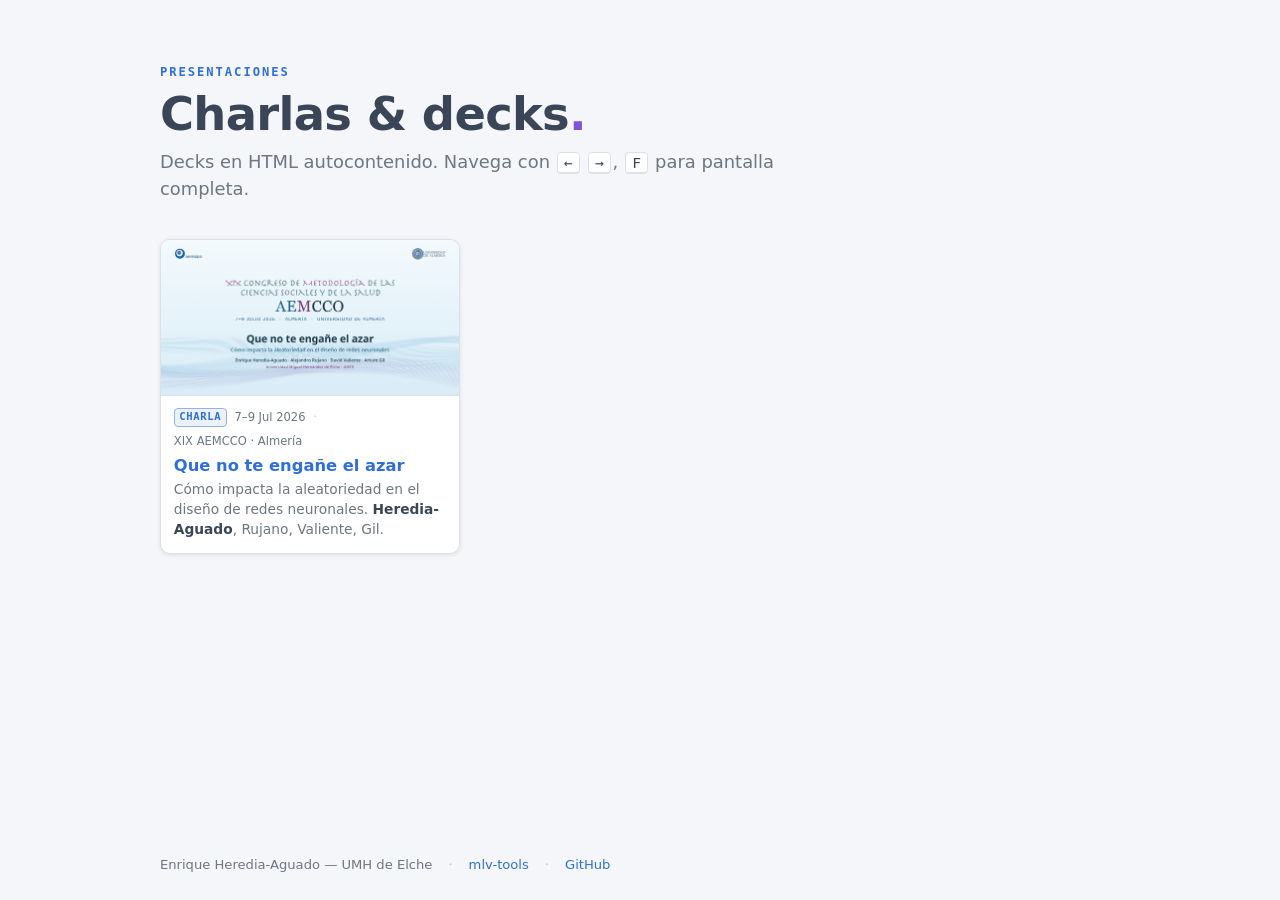
==== index.html @ 6ce788da "Update readme and main landing" ====
<!DOCTYPE html>
<html lang="es">
<head>
<meta charset="utf-8">
<meta name="viewport" content="width=device-width, initial-scale=1">
<title>Presentaciones · Enrique Heredia-Aguado</title>
<meta name="description" content="Índice de presentaciones (decks HTML autocontenidos). Enrique Heredia-Aguado — UMH de Elche.">
<style>
  /* Tokens tomados del tool-pages-theme (mismos que mlv-tools / psychometric / image-tools) */
  :root{
    --clr-bg:#f4f6f9; --clr-surface:#ffffff; --clr-border:#dde1e7;
    --clr-text:#3a4658; --clr-muted:#6e7681; --clr-primary:#2f6fdb; --clr-primary-h:#8250df;
    --shadow:0 1px 4px rgba(0,0,0,.10); --shadow-hover:0 6px 20px rgba(0,0,0,.12);
    --txt-lh-relaxed:1.45;
    --font: "Aptos","Segoe UI",system-ui,-apple-system,"Helvetica Neue",Arial,sans-serif;
    --mono: ui-monospace,"SFMono-Regular",Menlo,Consolas,monospace;
  }
  @media (prefers-color-scheme: dark){
    :root{
      --clr-bg:#0d1117; --clr-surface:#161b22; --clr-border:#30363d;
      --clr-text:#e6edf3; --clr-muted:#9aa4b0; --clr-primary:#58a6ff; --clr-primary-h:#bc8cff;
      --shadow:0 1px 4px rgba(0,0,0,.4); --shadow-hover:0 8px 26px rgba(0,0,0,.5);
    }
  }
  :root[data-theme="dark"]{
    --clr-bg:#0d1117; --clr-surface:#161b22; --clr-border:#30363d;
    --clr-text:#e6edf3; --clr-muted:#9aa4b0; --clr-primary:#58a6ff; --clr-primary-h:#bc8cff;
    --shadow:0 1px 4px rgba(0,0,0,.4); --shadow-hover:0 8px 26px rgba(0,0,0,.5);
  }
  :root[data-theme="light"]{
    --clr-bg:#f4f6f9; --clr-surface:#ffffff; --clr-border:#dde1e7;
    --clr-text:#3a4658; --clr-muted:#6e7681; --clr-primary:#2f6fdb; --clr-primary-h:#8250df;
    --shadow:0 1px 4px rgba(0,0,0,.10); --shadow-hover:0 6px 20px rgba(0,0,0,.12);
  }

  *{ box-sizing:border-box; }
  html,body{ margin:0; }
  body{
    min-height:100vh; background:var(--clr-bg); color:var(--clr-text);
    font-family:var(--font); line-height:1.5;
    -webkit-font-smoothing:antialiased;
    display:flex; flex-direction:column; align-items:center;
    padding:clamp(2.2rem,7vh,4.5rem) 1.1rem 0;
  }
  .shell{ width:100%; max-width:960px; }

  /* Cabecera */
  header{ margin-bottom:clamp(1.6rem,4vh,2.6rem); }
  .kicker{
    margin:0 0 .5rem; font-family:var(--mono);
    font-size:.76rem; letter-spacing:.16em; text-transform:uppercase;
    color:var(--clr-primary); font-weight:600;
  }
  h1{
    margin:0; font-weight:700; letter-spacing:-.015em; line-height:1.08;
    font-size:clamp(1.9rem,5.2vw,2.9rem); color:var(--clr-text);
  }
  h1 .dot{ color:var(--clr-primary-h); }
  .subtitle{
    margin:.6rem 0 0; color:var(--clr-muted);
    font-size:clamp(.98rem,2.2vw,1.12rem); max-width:56ch;
  }
  .subtitle kbd{
    font-family:var(--mono); font-size:.82em; padding:.05em .4em; margin:0 .1em;
    border:1px solid var(--clr-border); border-bottom-width:2px; border-radius:4px;
    background:var(--clr-surface); color:var(--clr-text);
  }

  /* Galería (patrón .tools-grid / .tool-card del theme; cards algo más pequeñas) */
  .tools-grid{
    display:grid; gap:.95rem;
    grid-template-columns:repeat(auto-fill, minmax(248px, 300px));
    justify-content:start;
  }
  .tool-card{
    display:block; text-decoration:none; color:inherit;
    border:1px solid var(--clr-border); border-radius:10px; overflow:hidden;
    background:var(--clr-surface); box-shadow:var(--shadow);
    transition:transform .12s ease, border-color .12s ease, box-shadow .12s ease;
  }
  .tool-card:hover{ transform:translateY(-3px); border-color:var(--clr-primary); box-shadow:var(--shadow-hover); }
  .tool-card:focus-visible{ outline:none; box-shadow:0 0 0 2px color-mix(in oklab, var(--clr-primary) 45%, transparent); }
  .tool-cover{
    width:100%; aspect-ratio:1200 / 630; object-fit:cover; display:block;
    border-bottom:1px solid var(--clr-border); background:var(--clr-bg);
  }
  .tool-content{ padding:.72rem .8rem .82rem; }
  .tool-meta{
    display:flex; flex-wrap:wrap; gap:.36rem .5rem; align-items:center;
    font-size:.72rem; color:var(--clr-muted); margin-bottom:.35rem;
  }
  .tool-tag{
    font-family:var(--mono); font-size:.66rem; font-weight:600; letter-spacing:.06em;
    text-transform:uppercase; color:var(--clr-primary);
    padding:.08em .42em; border-radius:4px;
    border:1px solid color-mix(in oklab, var(--clr-primary) 42%, var(--clr-border));
    background:color-mix(in oklab, var(--clr-primary) 9%, var(--clr-surface));
  }
  .tool-title{
    margin:0; font-size:1.02rem; font-weight:700; line-height:1.18; color:var(--clr-primary);
  }
  .tool-desc{
    margin:.3rem 0 0; font-size:.86rem; color:var(--clr-muted); line-height:var(--txt-lh-relaxed);
  }
  .tool-desc .me{ color:var(--clr-text); font-weight:600; }

  footer{
    width:100%; max-width:960px; margin-top:auto;
    padding:2.6rem 0 1.6rem; color:var(--clr-muted); font-size:.82rem;
    display:flex; flex-wrap:wrap; gap:.4rem 1rem; align-items:center;
  }
  footer a{ color:var(--clr-primary); text-decoration:none; }
  footer a:hover{ text-decoration:underline; }
  .sep{ opacity:.4; }

  @media (max-width:560px){
    .tools-grid{ grid-template-columns:1fr; }
  }
</style>
</head>
<body>
  <div class="shell">
    <header>
      <p class="kicker">Presentaciones</p>
      <h1>Charlas &amp; decks<span class="dot">.</span></h1>
      <p class="subtitle">Decks en HTML autocontenido. Navega con <kbd>←</kbd> <kbd>→</kbd>, <kbd>F</kbd> para pantalla completa.</p>
    </header>

    <main>
      <div class="tools-grid">

        <a class="tool-card" href="2026_07_8_AEMCCO_ALMERIA/">
          <img class="tool-cover" src="assets/covers/aemcco.png" alt="Portada del deck — Que no te engañe el azar (XIX AEMCCO)">
          <div class="tool-content">
            <div class="tool-meta">
              <span class="tool-tag">Charla</span>
              <span>7–9 Jul 2026</span><span class="sep">·</span><span>XIX AEMCCO · Almería</span>
            </div>
            <h3 class="tool-title">Que no te engañe el azar</h3>
            <p class="tool-desc">Cómo impacta la aleatoriedad en el diseño de redes neuronales.
            <span class="me">Heredia-Aguado</span>, Rujano, Valiente, Gil.</p>
          </div>
        </a>

      </div>
    </main>
  </div>

  <footer>
    <span>Enrique Heredia-Aguado — UMH de Elche</span>
    <span class="sep">·</span>
    <a href="https://enheragu.github.io/mlv-tools/">mlv-tools</a>
    <span class="sep">·</span>
    <a href="https://github.com/enheragu/presentations">GitHub</a>
  </footer>
</body>
</html>
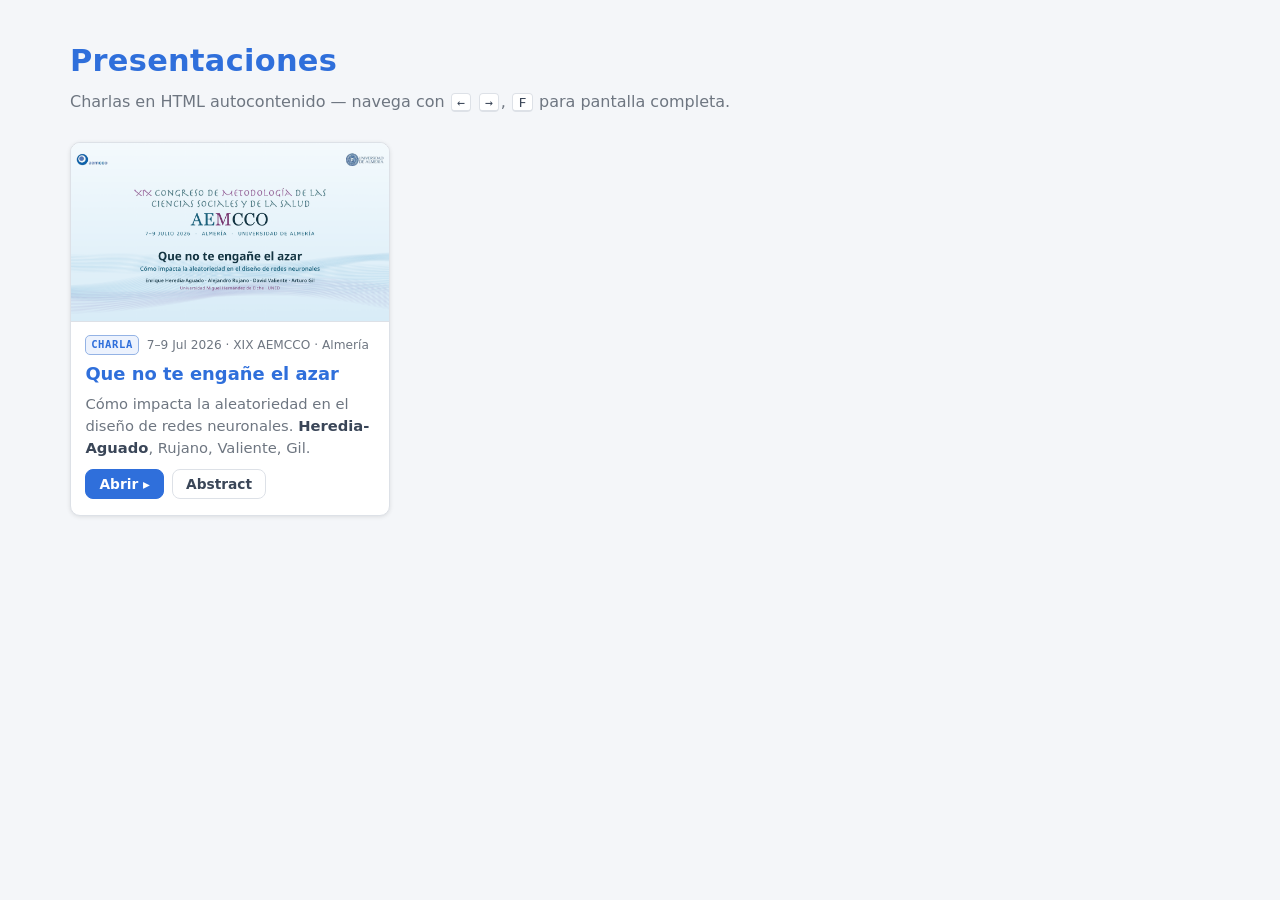
==== commit 1be91fcf: "Update first version of AEMCCO presentation" ====
--- a/index.html
+++ b/index.html
@@ -3,155 +3,164 @@
 <head>
 <meta charset="utf-8">
 <meta name="viewport" content="width=device-width, initial-scale=1">
-<title>Presentaciones · Enrique Heredia-Aguado</title>
-<meta name="description" content="Índice de presentaciones (decks HTML autocontenidos). Enrique Heredia-Aguado — UMH de Elche.">
+<title>Presentaciones — Enrique Heredia-Aguado</title>
+<meta name="description" content="Presentaciones y charlas en HTML autocontenido. Enrique Heredia-Aguado.">
+
+<!-- Google tag (gtag.js) -->
+<script async src="https://www.googletagmanager.com/gtag/js?id=G-8ELXXMQBVQ"></script>
+<script>
+  window.dataLayer = window.dataLayer || [];
+  function gtag(){dataLayer.push(arguments);}
+  gtag('js', new Date());
+  gtag('config', 'G-8ELXXMQBVQ');
+</script>
+
+<script>
+  /* tema guardado antes de pintar (evita parpadeo) */
+  (function(){ try{ var t=localStorage.getItem('theme'); if(t) document.documentElement.setAttribute('data-theme', t); }catch(e){} })();
+</script>
 <style>
-  /* Tokens tomados del tool-pages-theme (mismos que mlv-tools / psychometric / image-tools) */
   :root{
+    --font:"Aptos","Segoe UI",system-ui,-apple-system,"Helvetica Neue",Arial,sans-serif;
+    --mono:ui-monospace,"SFMono-Regular",Menlo,Consolas,monospace;
+    --radius:10px;
     --clr-bg:#f4f6f9; --clr-surface:#ffffff; --clr-border:#dde1e7;
     --clr-text:#3a4658; --clr-muted:#6e7681; --clr-primary:#2f6fdb; --clr-primary-h:#8250df;
-    --shadow:0 1px 4px rgba(0,0,0,.10); --shadow-hover:0 6px 20px rgba(0,0,0,.12);
-    --txt-lh-relaxed:1.45;
-    --font: "Aptos","Segoe UI",system-ui,-apple-system,"Helvetica Neue",Arial,sans-serif;
-    --mono: ui-monospace,"SFMono-Regular",Menlo,Consolas,monospace;
+    --shadow:0 1px 4px rgba(0,0,0,.10); --shadow-hover:0 8px 26px rgba(0,0,0,.14);
   }
-  @media (prefers-color-scheme: dark){
-    :root{
-      --clr-bg:#0d1117; --clr-surface:#161b22; --clr-border:#30363d;
-      --clr-text:#e6edf3; --clr-muted:#9aa4b0; --clr-primary:#58a6ff; --clr-primary-h:#bc8cff;
-      --shadow:0 1px 4px rgba(0,0,0,.4); --shadow-hover:0 8px 26px rgba(0,0,0,.5);
-    }
-  }
+  @media (prefers-color-scheme: dark){ :root:not([data-theme="light"]){
+    --clr-bg:#0d1117; --clr-surface:#161b22; --clr-border:#30363d;
+    --clr-text:#e6edf3; --clr-muted:#9aa4b0; --clr-primary:#58a6ff; --clr-primary-h:#bc8cff;
+    --shadow:0 1px 4px rgba(0,0,0,.4); --shadow-hover:0 10px 30px rgba(0,0,0,.55);
+  }}
   :root[data-theme="dark"]{
     --clr-bg:#0d1117; --clr-surface:#161b22; --clr-border:#30363d;
     --clr-text:#e6edf3; --clr-muted:#9aa4b0; --clr-primary:#58a6ff; --clr-primary-h:#bc8cff;
-    --shadow:0 1px 4px rgba(0,0,0,.4); --shadow-hover:0 8px 26px rgba(0,0,0,.5);
-  }
-  :root[data-theme="light"]{
-    --clr-bg:#f4f6f9; --clr-surface:#ffffff; --clr-border:#dde1e7;
-    --clr-text:#3a4658; --clr-muted:#6e7681; --clr-primary:#2f6fdb; --clr-primary-h:#8250df;
-    --shadow:0 1px 4px rgba(0,0,0,.10); --shadow-hover:0 6px 20px rgba(0,0,0,.12);
+    --shadow:0 1px 4px rgba(0,0,0,.4); --shadow-hover:0 10px 30px rgba(0,0,0,.55);
   }
 
   *{ box-sizing:border-box; }
   html,body{ margin:0; }
-  body{
-    min-height:100vh; background:var(--clr-bg); color:var(--clr-text);
-    font-family:var(--font); line-height:1.5;
-    -webkit-font-smoothing:antialiased;
-    display:flex; flex-direction:column; align-items:center;
-    padding:clamp(2.2rem,7vh,4.5rem) 1.1rem 0;
-  }
-  .shell{ width:100%; max-width:960px; }
+  body{ background:var(--clr-bg); color:var(--clr-text); font-family:var(--font);
+    line-height:1.5; -webkit-font-smoothing:antialiased; }
 
-  /* Cabecera */
-  header{ margin-bottom:clamp(1.6rem,4vh,2.6rem); }
-  .kicker{
-    margin:0 0 .5rem; font-family:var(--mono);
-    font-size:.76rem; letter-spacing:.16em; text-transform:uppercase;
-    color:var(--clr-primary); font-weight:600;
-  }
-  h1{
-    margin:0; font-weight:700; letter-spacing:-.015em; line-height:1.08;
-    font-size:clamp(1.9rem,5.2vw,2.9rem); color:var(--clr-text);
-  }
-  h1 .dot{ color:var(--clr-primary-h); }
-  .subtitle{
-    margin:.6rem 0 0; color:var(--clr-muted);
-    font-size:clamp(.98rem,2.2vw,1.12rem); max-width:56ch;
-  }
-  .subtitle kbd{
-    font-family:var(--mono); font-size:.82em; padding:.05em .4em; margin:0 .1em;
-    border:1px solid var(--clr-border); border-bottom-width:2px; border-radius:4px;
-    background:var(--clr-surface); color:var(--clr-text);
-  }
+  .wrap{ max-width:1180px; margin:0 auto; padding:2.4rem 1.25rem 3rem; }
+  .page-title{ margin:0; font-size:1.9rem; font-weight:800; color:var(--clr-primary); letter-spacing:.01em; }
+  .page-sub{ margin:.35rem 0 1.8rem; color:var(--clr-muted); font-size:1rem; }
+  .page-sub kbd{ font-family:var(--mono); font-size:.82em; padding:.05em .4em; margin:0 .1em;
+    border:1px solid var(--clr-border); border-bottom-width:2px; border-radius:4px; background:var(--clr-surface); color:var(--clr-text); }
 
-  /* Galería (patrón .tools-grid / .tool-card del theme; cards algo más pequeñas) */
-  .tools-grid{
-    display:grid; gap:.95rem;
-    grid-template-columns:repeat(auto-fill, minmax(248px, 300px));
-    justify-content:start;
-  }
-  .tool-card{
-    display:block; text-decoration:none; color:inherit;
-    border:1px solid var(--clr-border); border-radius:10px; overflow:hidden;
-    background:var(--clr-surface); box-shadow:var(--shadow);
-    transition:transform .12s ease, border-color .12s ease, box-shadow .12s ease;
-  }
-  .tool-card:hover{ transform:translateY(-3px); border-color:var(--clr-primary); box-shadow:var(--shadow-hover); }
-  .tool-card:focus-visible{ outline:none; box-shadow:0 0 0 2px color-mix(in oklab, var(--clr-primary) 45%, transparent); }
-  .tool-cover{
-    width:100%; aspect-ratio:1200 / 630; object-fit:cover; display:block;
-    border-bottom:1px solid var(--clr-border); background:var(--clr-bg);
-  }
-  .tool-content{ padding:.72rem .8rem .82rem; }
-  .tool-meta{
-    display:flex; flex-wrap:wrap; gap:.36rem .5rem; align-items:center;
-    font-size:.72rem; color:var(--clr-muted); margin-bottom:.35rem;
-  }
-  .tool-tag{
-    font-family:var(--mono); font-size:.66rem; font-weight:600; letter-spacing:.06em;
-    text-transform:uppercase; color:var(--clr-primary);
-    padding:.08em .42em; border-radius:4px;
+  .grid{ display:grid; gap:1.1rem; grid-template-columns:repeat(auto-fill, minmax(272px, 320px)); justify-content:start; }
+  .card{ border:1px solid var(--clr-border); border-radius:var(--radius); overflow:hidden;
+    background:var(--clr-surface); box-shadow:var(--shadow); display:flex; flex-direction:column;
+    transition:transform .12s ease, border-color .12s ease, box-shadow .12s ease; }
+  .card:hover{ transform:translateY(-3px); border-color:var(--clr-primary); box-shadow:var(--shadow-hover); }
+  .cover-link{ display:block; }
+  .cover{ width:100%; aspect-ratio:16 / 9; object-fit:cover; display:block; border-bottom:1px solid var(--clr-border); background:var(--clr-bg); }
+  .card-body{ padding:.8rem .9rem 1rem; display:flex; flex-direction:column; gap:.5rem; }
+  .meta{ display:flex; flex-wrap:wrap; gap:.35rem .5rem; align-items:center; font-size:.76rem; color:var(--clr-muted); }
+  .tag{ font-family:var(--mono); font-size:.66rem; font-weight:600; letter-spacing:.06em; text-transform:uppercase;
+    color:var(--clr-primary); padding:.1em .45em; border-radius:5px;
     border:1px solid color-mix(in oklab, var(--clr-primary) 42%, var(--clr-border));
-    background:color-mix(in oklab, var(--clr-primary) 9%, var(--clr-surface));
-  }
-  .tool-title{
-    margin:0; font-size:1.02rem; font-weight:700; line-height:1.18; color:var(--clr-primary);
-  }
-  .tool-desc{
-    margin:.3rem 0 0; font-size:.86rem; color:var(--clr-muted); line-height:var(--txt-lh-relaxed);
-  }
-  .tool-desc .me{ color:var(--clr-text); font-weight:600; }
+    background:color-mix(in oklab, var(--clr-primary) 9%, var(--clr-surface)); }
+  .title{ margin:0; font-size:1.12rem; font-weight:700; line-height:1.2; }
+  .title a{ color:var(--clr-primary); text-decoration:none; }
+  .title a:hover{ text-decoration:underline; }
+  .desc{ margin:0; font-size:.92rem; color:var(--clr-muted); }
+  .desc .me{ color:var(--clr-text); font-weight:600; }
+  .actions{ display:flex; gap:.5rem; margin-top:.15rem; }
+  .btn{ font:600 .86rem var(--font); padding:.42em .95em; border-radius:8px; cursor:pointer;
+    text-decoration:none; border:1px solid var(--clr-border); background:var(--clr-surface); color:var(--clr-text);
+    transition:border-color .12s ease, background .12s ease, color .12s ease; }
+  .btn--primary{ background:var(--clr-primary); border-color:var(--clr-primary); color:#fff; }
+  .btn--primary:hover{ background:var(--clr-primary-h); border-color:var(--clr-primary-h); }
+  .btn--ghost:hover{ border-color:var(--clr-primary); color:var(--clr-primary); }
 
-  footer{
-    width:100%; max-width:960px; margin-top:auto;
-    padding:2.6rem 0 1.6rem; color:var(--clr-muted); font-size:.82rem;
-    display:flex; flex-wrap:wrap; gap:.4rem 1rem; align-items:center;
-  }
-  footer a{ color:var(--clr-primary); text-decoration:none; }
-  footer a:hover{ text-decoration:underline; }
-  .sep{ opacity:.4; }
+  /* ── Popup de abstract ── */
+  .modal[hidden]{ display:none; }
+  .modal{ position:fixed; inset:0; z-index:1000; display:flex; align-items:center; justify-content:center; padding:1.25rem; }
+  .modal-backdrop{ position:absolute; inset:0; background:rgba(10,20,35,.55); backdrop-filter:blur(2px); }
+  .modal-card{ position:relative; z-index:1; width:min(720px, 100%); max-height:88vh; overflow:auto;
+    background:var(--clr-surface); border:1px solid var(--clr-border); border-radius:14px;
+    box-shadow:0 24px 70px rgba(0,0,0,.35); padding:1.6rem 1.8rem 1.9rem; }
+  .modal-close{ position:absolute; top:.7rem; right:.8rem; width:34px; height:34px; border-radius:8px;
+    border:1px solid var(--clr-border); background:var(--clr-bg); color:var(--clr-text); cursor:pointer; font-size:1rem; }
+  .modal-close:hover{ border-color:var(--clr-primary); color:var(--clr-primary); }
+  .ab-meta{ font-size:.76rem; letter-spacing:.04em; text-transform:uppercase; color:var(--clr-muted); font-weight:600; }
+  .ab-title{ margin:.35rem 0 .1rem; font-size:1.55rem; font-weight:800; color:var(--clr-primary); line-height:1.18; }
+  .ab-sub{ font-size:1.02rem; color:var(--clr-text); font-weight:600; }
+  .ab-authors{ margin-top:.7rem; font-size:.92rem; color:var(--clr-text); }
+  .ab-affil{ font-size:.82rem; color:var(--clr-muted); margin-top:.15rem; }
+  .ab-body{ margin-top:1rem; border-top:1px solid var(--clr-border); padding-top:1rem; font-size:.98rem; line-height:1.6; }
+  .ab-body p{ margin:0 0 .8rem; }
+  .ab-body strong{ color:var(--clr-text); }
 
-  @media (max-width:560px){
-    .tools-grid{ grid-template-columns:1fr; }
-  }
+  @media (max-width:560px){ .grid{ grid-template-columns:1fr; } .modal-card{ padding:1.3rem 1.2rem; } }
 </style>
 </head>
 <body>
-  <div class="shell">
-    <header>
-      <p class="kicker">Presentaciones</p>
-      <h1>Charlas &amp; decks<span class="dot">.</span></h1>
-      <p class="subtitle">Decks en HTML autocontenido. Navega con <kbd>←</kbd> <kbd>→</kbd>, <kbd>F</kbd> para pantalla completa.</p>
-    </header>
+  <main class="wrap">
+    <h1 class="page-title">Presentaciones</h1>
+    <p class="page-sub">Charlas en HTML autocontenido — navega con <kbd>←</kbd> <kbd>→</kbd>, <kbd>F</kbd> para pantalla completa.</p>
 
-    <main>
-      <div class="tools-grid">
+    <div class="grid">
 
-        <a class="tool-card" href="2026_07_8_AEMCCO_ALMERIA/">
-          <img class="tool-cover" src="assets/covers/aemcco.png" alt="Portada del deck — Que no te engañe el azar (XIX AEMCCO)">
-          <div class="tool-content">
-            <div class="tool-meta">
-              <span class="tool-tag">Charla</span>
-              <span>7–9 Jul 2026</span><span class="sep">·</span><span>XIX AEMCCO · Almería</span>
-            </div>
-            <h3 class="tool-title">Que no te engañe el azar</h3>
-            <p class="tool-desc">Cómo impacta la aleatoriedad en el diseño de redes neuronales.
-            <span class="me">Heredia-Aguado</span>, Rujano, Valiente, Gil.</p>
+      <article class="card">
+        <a class="cover-link" href="2026_07_8_AEMCCO_ALMERIA/" aria-label="Abrir «Que no te engañe el azar»">
+          <img class="cover" src="assets/covers/aemcco.png" alt="Portada — Que no te engañe el azar (XIX AEMCCO)">
+        </a>
+        <div class="card-body">
+          <div class="meta"><span class="tag">Charla</span><span>7–9 Jul 2026 · XIX AEMCCO · Almería</span></div>
+          <h3 class="title"><a href="2026_07_8_AEMCCO_ALMERIA/">Que no te engañe el azar</a></h3>
+          <p class="desc">Cómo impacta la aleatoriedad en el diseño de redes neuronales. <span class="me">Heredia-Aguado</span>, Rujano, Valiente, Gil.</p>
+          <div class="actions">
+            <a class="btn btn--primary" href="2026_07_8_AEMCCO_ALMERIA/">Abrir ▸</a>
+            <button class="btn btn--ghost" type="button" onclick="openAbstract('aemcco')">Abstract</button>
           </div>
-        </a>
+        </div>
+      </article>
 
-      </div>
-    </main>
+    </div>
+  </main>
+
+  <!-- Popup de abstract -->
+  <div id="abstract-modal" class="modal" hidden>
+    <div class="modal-backdrop" data-close></div>
+    <div class="modal-card" role="dialog" aria-modal="true" aria-labelledby="ab-title">
+      <button class="modal-close" type="button" data-close aria-label="Cerrar">✕</button>
+      <div id="abstract-body"></div>
+    </div>
   </div>
 
-  <footer>
-    <span>Enrique Heredia-Aguado — UMH de Elche</span>
-    <span class="sep">·</span>
-    <a href="https://enheragu.github.io/mlv-tools/">mlv-tools</a>
-    <span class="sep">·</span>
-    <a href="https://github.com/enheragu/presentations">GitHub</a>
-  </footer>
+  <script>
+    const ABSTRACTS = {
+      aemcco: {
+        meta: "XIX Congreso AEMCCO de Metodología de las Ciencias Sociales y de la Salud · Almería, 7–9 julio 2026",
+        title: "Que no te engañe el azar",
+        sub: "Cómo impacta la aleatoriedad en el diseño de redes neuronales",
+        authors: "Enrique Heredia-Aguado¹, Alejandro Rujano², David Valiente¹, Arturo Gil¹",
+        affil: "¹ Instituto de Investigación en Ingeniería de Elche (I3E), Universidad Miguel Hernández de Elche · ² UNED",
+        body:
+          "<p>El aprendizaje automático se usa cada vez más en psicología (generación automática de ítems, análisis de contenido para construir escalas, apoyo al diagnóstico). Evaluar y comparar modelos es, en el fondo, un proceso de <strong>medición</strong> sujeto a incertidumbre y error de medida. La aleatorización propia del diseño, el entrenamiento y la ejecución produce un rendimiento variable que <strong>interactúa</strong> con otras decisiones del modelo, por lo que conviene <strong>analizarla, no solo controlarla</strong>.</p>" +
+          "<p>En esta charla ejemplificamos, con modelos de predicción de la toma de decisiones humanas bajo riesgo (CPC18), cómo esa variabilidad afecta al <strong>diseño y la elección</strong> de modelo. El método emplea una muestra amplia de entrenamientos variando inicialización e hiperparámetros, con simulaciones de <strong>Monte Carlo y bootstrap</strong>, y estudia el efecto de los hiperparámetros, la inicialización y su <strong>interacción</strong>.</p>" +
+          "<p>Los resultados muestran que la inicialización interactúa con las variables de diseño, generando una variación desconocida a priori que puede cambiar las conclusiones. Reportar esta variabilidad mejora la toma de decisiones (menos equivocaciones al elegir modelo) y la <strong>reproducibilidad, comparabilidad y validez</strong> — algo que beneficia tanto a quien investiga como a quien consume la investigación.</p>"
+      }
+    };
+    function openAbstract(id){
+      const a = ABSTRACTS[id]; if(!a) return;
+      document.getElementById('abstract-body').innerHTML =
+        '<div class="ab-meta">' + a.meta + '</div>' +
+        '<h2 id="ab-title" class="ab-title">' + a.title + '</h2>' +
+        '<div class="ab-sub">' + a.sub + '</div>' +
+        '<div class="ab-authors">' + a.authors + '</div>' +
+        '<div class="ab-affil">' + a.affil + '</div>' +
+        '<div class="ab-body">' + a.body + '</div>';
+      const m = document.getElementById('abstract-modal');
+      m.hidden = false; document.body.style.overflow = 'hidden';
+    }
+    function closeAbstract(){ document.getElementById('abstract-modal').hidden = true; document.body.style.overflow = ''; }
+    document.addEventListener('click', function(e){ if(e.target.hasAttribute && e.target.hasAttribute('data-close')) closeAbstract(); });
+    document.addEventListener('keydown', function(e){ if(e.key === 'Escape') closeAbstract(); });
+  </script>
 </body>
 </html>
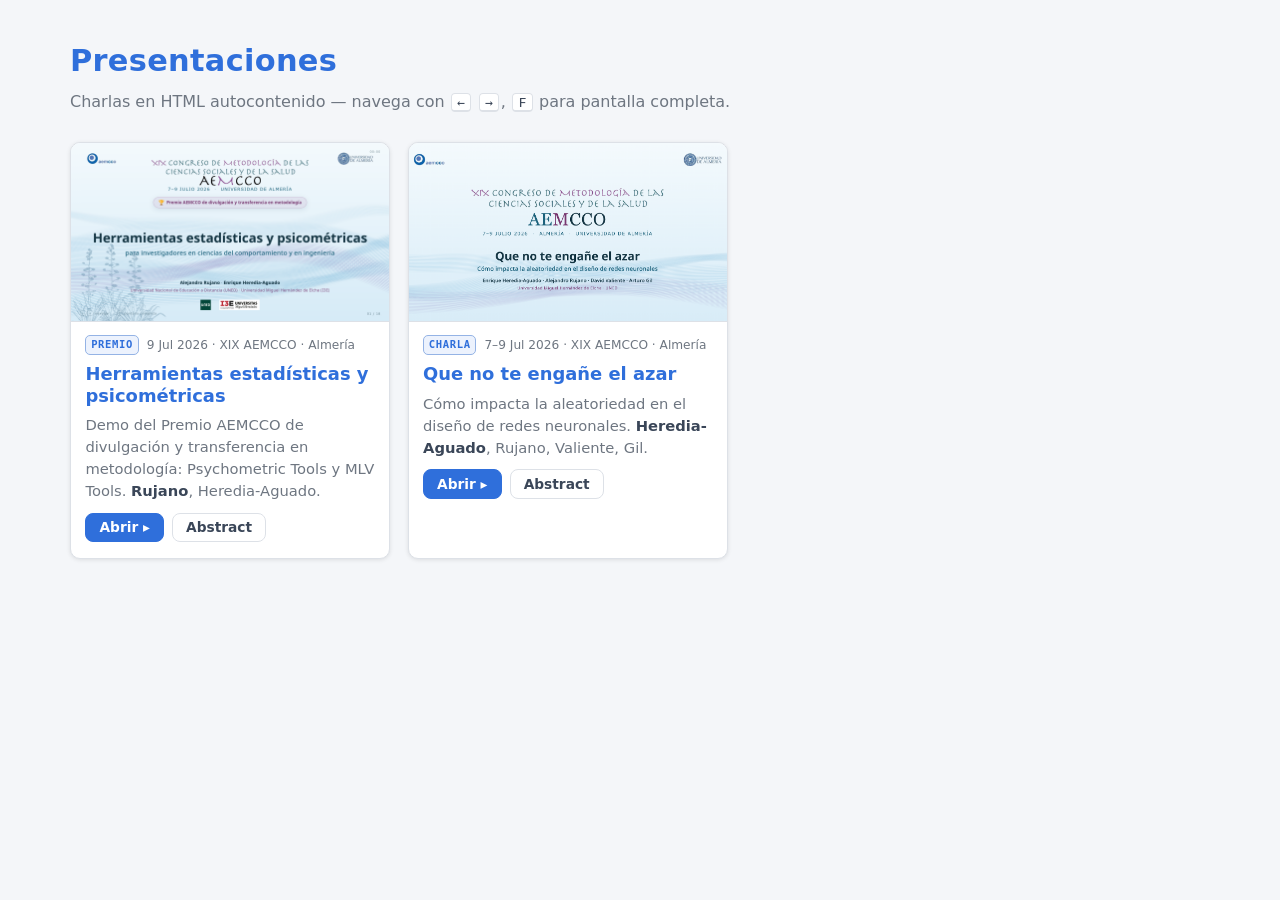
==== commit 8ea22328: "Update with psychometric tools and mlv tools presentation" ====
--- a/index.html
+++ b/index.html
@@ -106,6 +106,21 @@
     <div class="grid">
 
       <article class="card">
+        <a class="cover-link" href="2026_07_09_AEMCCO_ALMERIA/" aria-label="Abrir «Herramientas estadísticas y psicométricas»">
+          <img class="cover" src="assets/covers/aemcco-premio.png" alt="Portada — Herramientas estadísticas y psicométricas (Premio AEMCCO)">
+        </a>
+        <div class="card-body">
+          <div class="meta"><span class="tag">Premio</span><span>9 Jul 2026 · XIX AEMCCO · Almería</span></div>
+          <h3 class="title"><a href="2026_07_09_AEMCCO_ALMERIA/">Herramientas estadísticas y psicométricas</a></h3>
+          <p class="desc">Demo del Premio AEMCCO de divulgación y transferencia en metodología: Psychometric Tools y MLV Tools. <span class="me">Rujano</span>, Heredia-Aguado.</p>
+          <div class="actions">
+            <a class="btn btn--primary" href="2026_07_09_AEMCCO_ALMERIA/">Abrir ▸</a>
+            <button class="btn btn--ghost" type="button" onclick="openAbstract('aemccoPremio')">Abstract</button>
+          </div>
+        </div>
+      </article>
+
+      <article class="card">
         <a class="cover-link" href="2026_07_8_AEMCCO_ALMERIA/" aria-label="Abrir «Que no te engañe el azar»">
           <img class="cover" src="assets/covers/aemcco.png" alt="Portada — Que no te engañe el azar (XIX AEMCCO)">
         </a>
@@ -134,6 +149,17 @@
 
   <script>
     const ABSTRACTS = {
+      aemccoPremio: {
+        meta: "XIX Congreso AEMCCO de Metodología de las Ciencias Sociales y de la Salud · Almería, 9 julio 2026 · Premio AEMCCO de divulgación y transferencia en metodología",
+        title: "Herramientas estadísticas y psicométricas",
+        sub: "para investigadores en ciencias del comportamiento y en ingeniería",
+        authors: "Alejandro Rujano¹, Enrique Heredia-Aguado²",
+        affil: "¹ Universidad Nacional de Educación a Distancia (UNED) · ² Instituto de Investigación en Ingeniería de Elche (I3E), Universidad Miguel Hernández de Elche",
+        body:
+          "<p>Demostración breve de las aplicaciones web reconocidas con el premio. <strong>Psychometric Tools</strong> reúne tres herramientas que responden a preguntas metodológicas concretas de la medición: sesgo de selección de países en muestras transnacionales (C-NRSBTool), detección del funcionamiento diferencial del ítem con Mantel–Haenszel y TSW (DIF-AnalysisTool), y simulación de cómo pequeños efectos DIF se acumulan en la puntuación total (DIF-AccumulationTool).</p>" +
+          "<p>Del tema común de estas herramientas deriva <strong>MLV Tools</strong>, que traslada las mismas preguntas de medición a los modelos de aprendizaje automático: distribuciones de rendimiento en repeticiones, inversión de rankings, ablaciones bajo varianza y protocolos de comparación estandarizados.</p>" +
+          "<p>Todo funciona en el navegador, sin instalar nada y con datos de ejemplo. Zenodo: 10.5281/zenodo.19163768 (Psychometric Tools) · 10.5281/zenodo.20268237 (MLV Tools).</p>"
+      },
       aemcco: {
         meta: "XIX Congreso AEMCCO de Metodología de las Ciencias Sociales y de la Salud · Almería, 7–9 julio 2026",
         title: "Que no te engañe el azar",
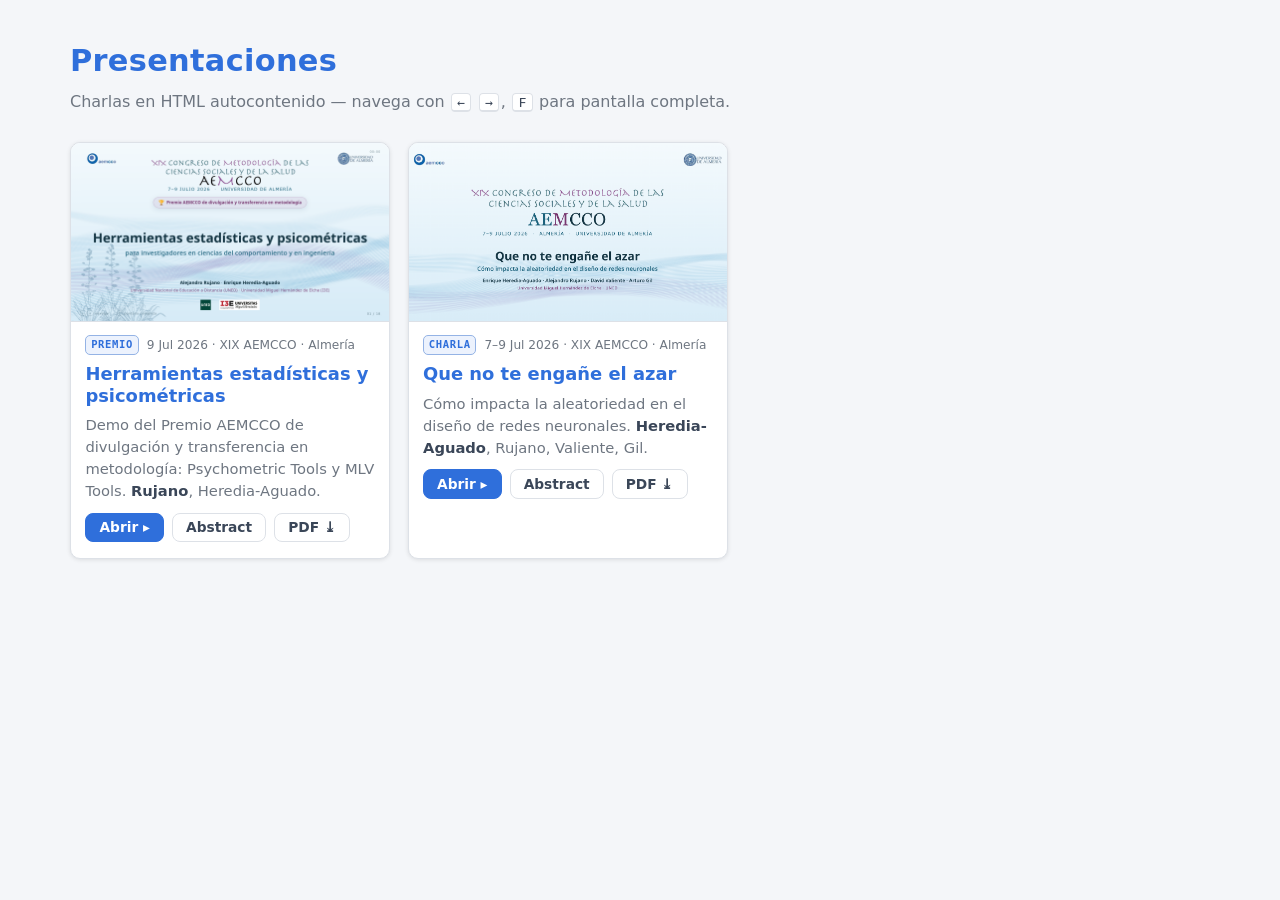
==== commit 9a1be733: "Add pdf slides and download button for each of them" ====
--- a/index.html
+++ b/index.html
@@ -116,6 +116,7 @@
           <div class="actions">
             <a class="btn btn--primary" href="2026_07_09_AEMCCO_ALMERIA/">Abrir ▸</a>
             <button class="btn btn--ghost" type="button" onclick="openAbstract('aemccoPremio')">Abstract</button>
+            <a class="btn btn--ghost" href="2026_07_09_AEMCCO_ALMERIA/slides.pdf" download="Herramientas_estadisticas_y_psicometricas_AEMCCO2026.pdf">PDF ⤓</a>
           </div>
         </div>
       </article>
@@ -131,6 +132,7 @@
           <div class="actions">
             <a class="btn btn--primary" href="2026_07_8_AEMCCO_ALMERIA/">Abrir ▸</a>
             <button class="btn btn--ghost" type="button" onclick="openAbstract('aemcco')">Abstract</button>
+            <a class="btn btn--ghost" href="2026_07_8_AEMCCO_ALMERIA/slides.pdf" download="Que_no_te_engane_el_azar_AEMCCO2026.pdf">PDF ⤓</a>
           </div>
         </div>
       </article>
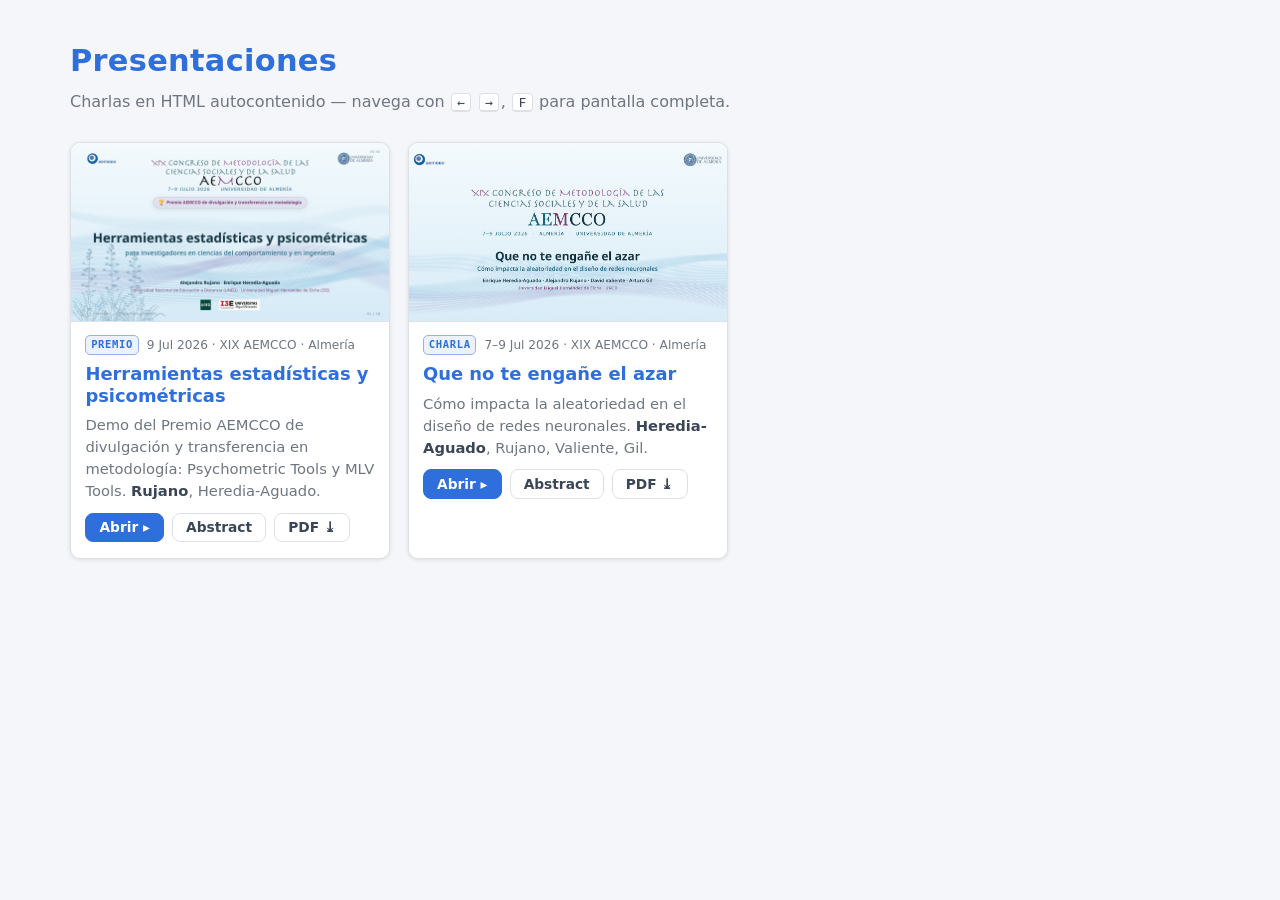
==== commit f6d45c4f: "Banner for analytics added" ====
--- a/index.html
+++ b/index.html
@@ -11,8 +11,20 @@
 <script>
   window.dataLayer = window.dataLayer || [];
   function gtag(){dataLayer.push(arguments);}
+  // Consent Mode: cookies denied until accepted via the shared banner (ePrivacy/AEPD)
+  gtag('consent', 'default', {
+    'analytics_storage': 'denied',
+    'ad_storage': 'denied',
+    'ad_user_data': 'denied',
+    'ad_personalization': 'denied'
+  });
   gtag('js', new Date());
   gtag('config', 'G-8ELXXMQBVQ');
+</script>
+<!-- Shared consent banner (tool-pages-theme). If unavailable, analytics stays cookieless. -->
+<script src="https://enheragu.github.io/tool-pages-theme/assets/shared/consent-banner.js"></script>
+<script>
+  if (window.SharedConsentBanner) { window.SharedConsentBanner.init(); }
 </script>
 
 <script>
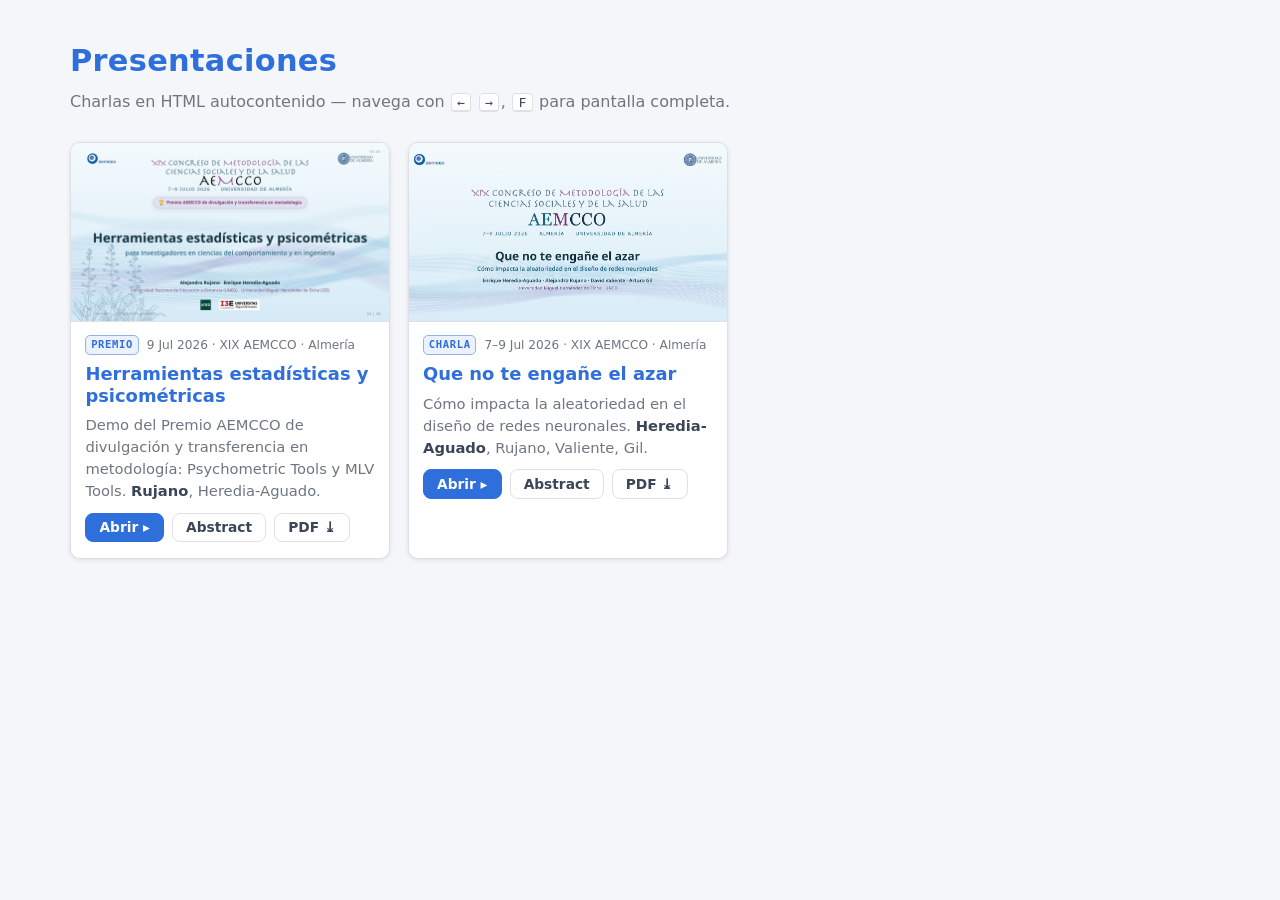
==== commit 318445ef: "Fix consent banner URL (tool-pages-theme has no Pages; use /assets/shared)" ====
--- a/index.html
+++ b/index.html
@@ -22,7 +22,7 @@
   gtag('config', 'G-8ELXXMQBVQ');
 </script>
 <!-- Shared consent banner (tool-pages-theme). If unavailable, analytics stays cookieless. -->
-<script src="https://enheragu.github.io/tool-pages-theme/assets/shared/consent-banner.js"></script>
+<script src="https://enheragu.github.io/assets/shared/consent-banner.js"></script>
 <script>
   if (window.SharedConsentBanner) { window.SharedConsentBanner.init(); }
 </script>
